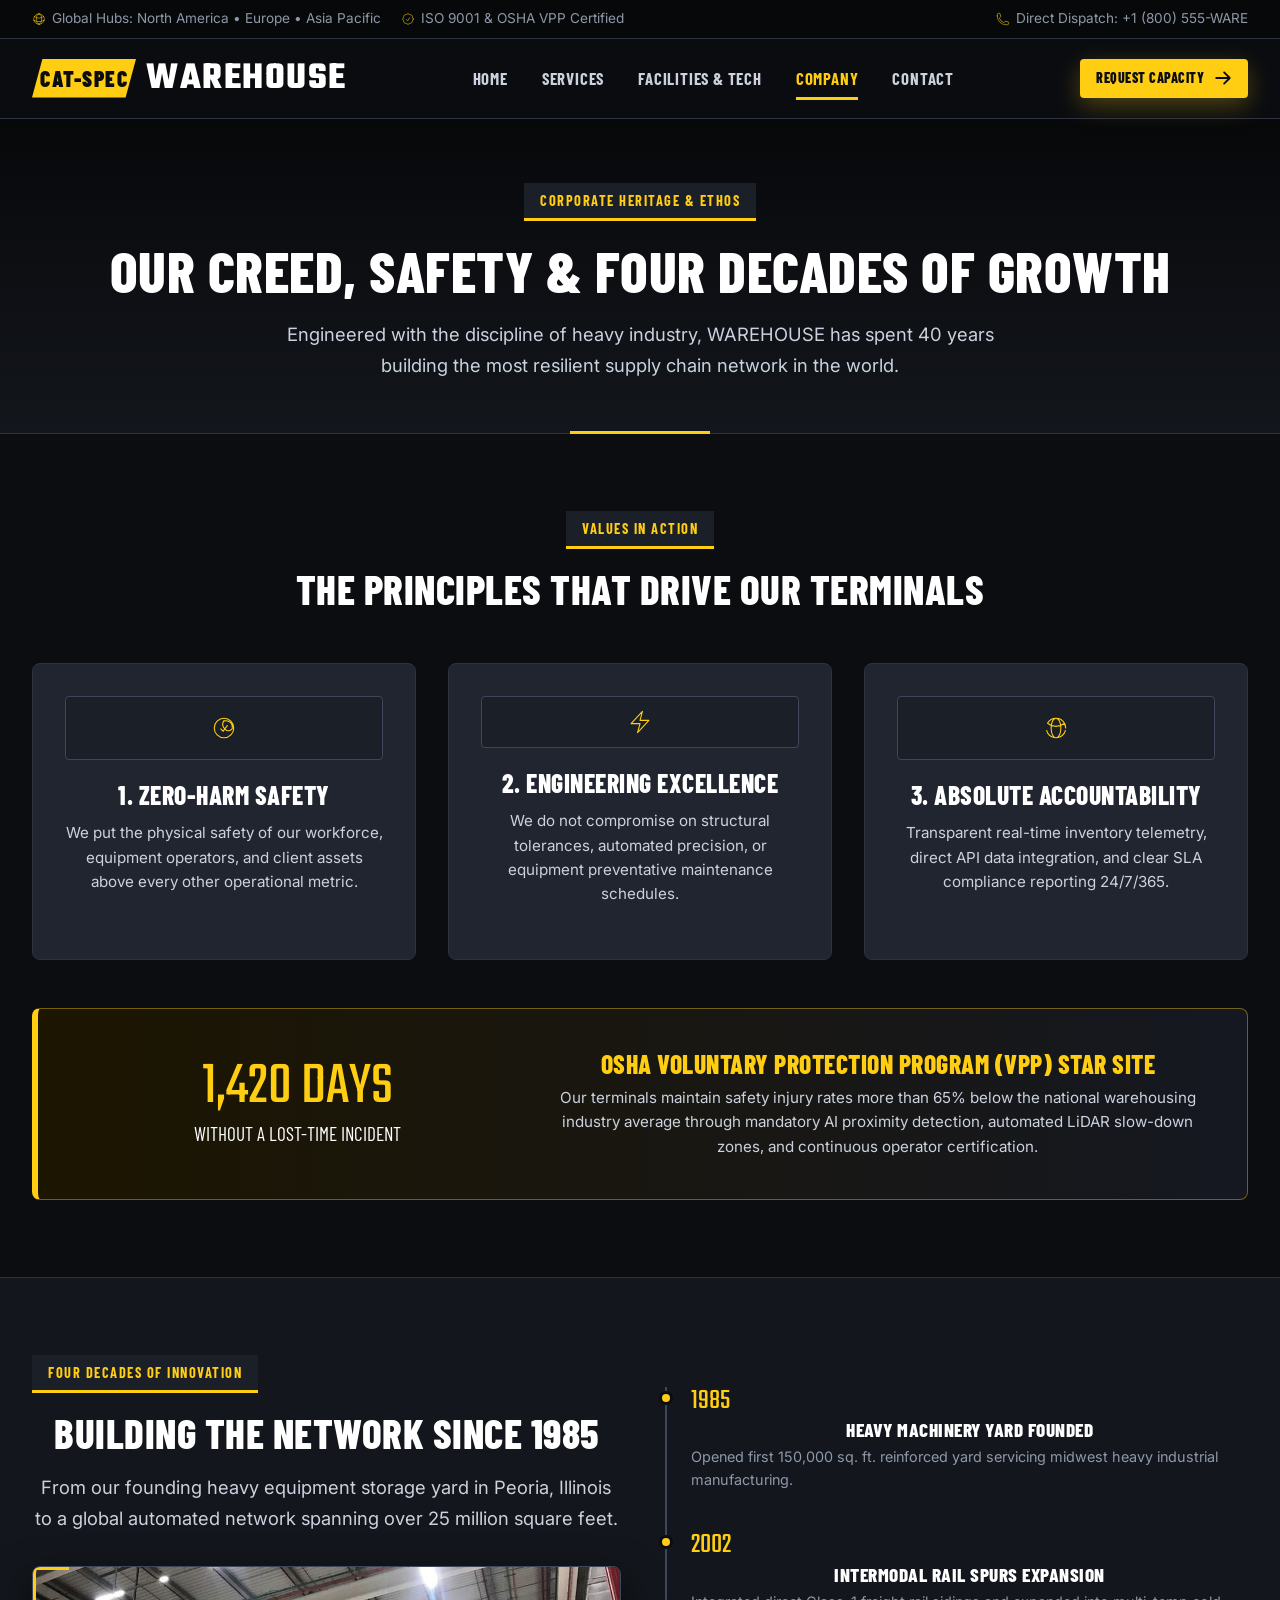
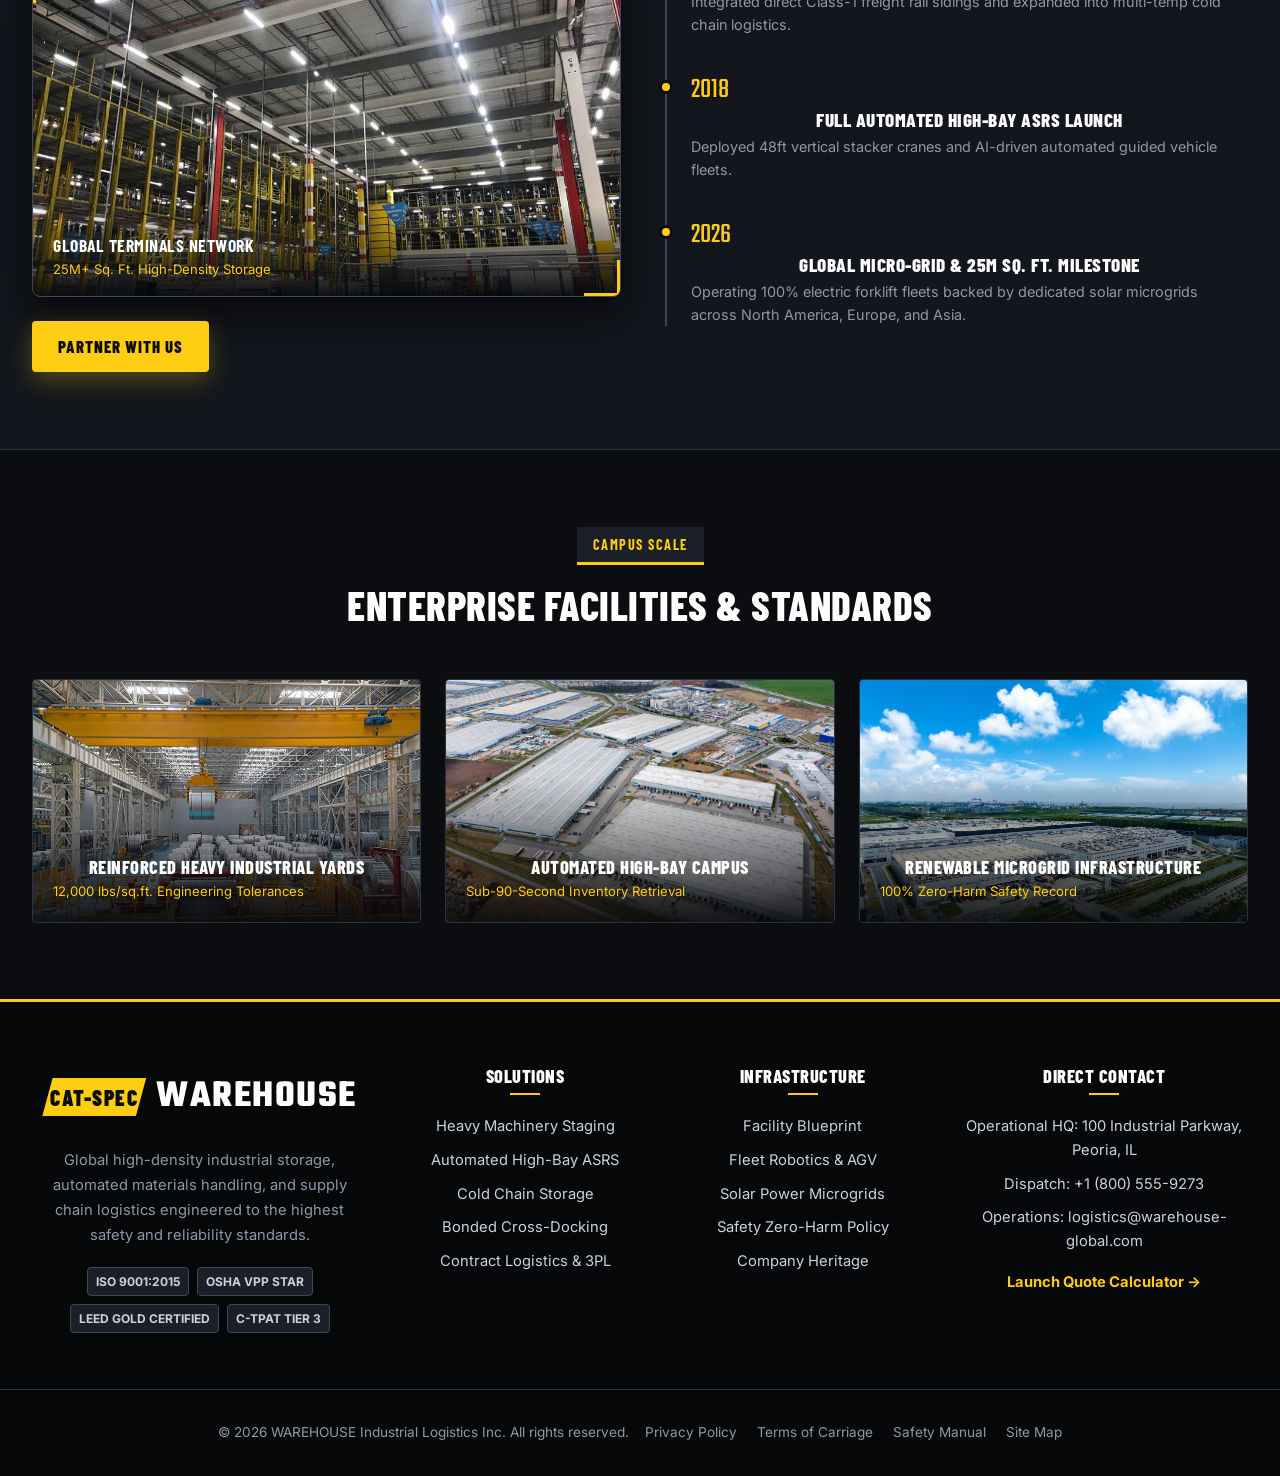
==== about.html @ 8656c4cc "first commit" ====
<!DOCTYPE html>
<html lang="en">
<head>
  <meta charset="UTF-8">
  <meta name="viewport" content="width=device-width, initial-scale=1.0">
  <title>About &amp; Company Heritage | WAREHOUSE</title>
  <meta name="description" content="Learn about WAREHOUSE heritage, safety-first philosophy, zero-harm standards, sustainability commitments, and leadership team.">
  <link rel="icon" type="image/svg+xml" href="favicon.svg">
  <link rel="stylesheet" href="css/style.css">
</head>
<body>

  <!-- Top Utility Bar -->
  <div class="top-bar">
    <div class="container top-bar-inner">
      <div class="top-bar-left">
        <div class="top-bar-item">
          <svg viewBox="0 0 24 24" fill="none" stroke="currentColor"><path stroke-linecap="round" stroke-linejoin="round" d="M12 21a9.004 9.004 0 008.716-6.747M12 21a9.004 9.004 0 01-8.716-6.747M12 21c2.485 0 4.5-4.03 4.5-9S14.485 3 12 3m0 18c-2.485 0-4.5-4.03-4.5-9S9.515 3 12 3m0 0a8.997 8.997 0 017.843 4.582M12 3a8.997 8.997 0 00-7.843 4.582m15.686 0A11.953 11.953 0 0112 10.5c-2.998 0-5.74-1.1-7.843-2.918m15.686 0A8.959 8.959 0 0121 12c0 .778-.099 1.533-.284 2.253m0 0A17.919 17.919 0 0112 16.5c-3.162 0-6.133-.815-8.716-2.247m0 0A9.015 9.015 0 013 12c0-1.605.42-3.113 1.157-4.418"/></svg>
          <span>Global Hubs: North America • Europe • Asia Pacific</span>
        </div>
        <div class="top-bar-item">
          <svg viewBox="0 0 24 24" fill="none" stroke="currentColor"><path stroke-linecap="round" stroke-linejoin="round" d="M9 12.75L11.25 15 15 9.75M21 12c0 1.268-.63 2.39-1.593 3.068a3.745 3.745 0 01-1.043 3.296 3.745 3.745 0 01-3.296 1.043A3.745 3.745 0 0112 21c-1.268 0-2.39-.63-3.068-1.593a3.746 3.746 0 01-3.296-1.043 3.745 3.745 0 01-1.043-3.296A3.745 3.745 0 013 12c0-1.268.63-2.39 1.593-3.068a3.745 3.745 0 011.043-3.296 3.746 3.746 0 013.296-1.043A3.746 3.746 0 0112 3c1.268 0 2.39.63 3.068 1.593a3.746 3.746 0 013.296 1.043 3.746 3.746 0 011.043 3.296A3.745 3.745 0 0121 12z"/></svg>
          <span>ISO 9001 &amp; OSHA VPP Certified</span>
        </div>
      </div>
      <div class="top-bar-right">
        <div class="top-bar-item">
          <svg viewBox="0 0 24 24" fill="none" stroke="currentColor"><path stroke-linecap="round" stroke-linejoin="round" d="M2.25 6.75c0 8.284 6.716 15 15 15h2.25a2.25 2.25 0 002.25-2.25v-1.372c0-.516-.351-.966-.852-1.091l-4.423-1.106c-.44-.11-.902.055-1.173.417l-.97 1.293c-.282.376-.769.542-1.21.38a12.035 12.035 0 01-7.143-7.143c-.162-.441.004-.928.38-1.21l1.293-.97c.363-.271.527-.734.417-1.173L6.963 3.102a1.125 1.125 0 00-1.091-.852H4.5A2.25 2.25 0 002.25 4.5v2.25z"/></svg>
          <span>Direct Dispatch: +1 (800) 555-WARE</span>
        </div>
      </div>
    </div>
  </div>

  <!-- Header -->
  <header class="site-header">
    <div class="container nav-container">
      <a href="index.html" class="brand-logo">
        <span class="logo-badge">CAT-SPEC</span>
        WAREHOUSE
      </a>

      <nav class="nav-menu">
        <a href="index.html" class="nav-link">Home</a>
        <a href="services.html" class="nav-link">Services</a>
        <a href="facilities.html" class="nav-link">Facilities &amp; Tech</a>
        <a href="about.html" class="nav-link active">Company</a>
        <a href="contact.html" class="nav-link">Contact</a>
      </nav>

      <div class="nav-actions">
        <a href="contact.html" class="btn btn-primary btn-sm">
          <span>Request Capacity</span>
          <svg class="btn-icon" viewBox="0 0 24 24" fill="none" stroke="currentColor"><path stroke-linecap="round" stroke-linejoin="round" d="M13.5 4.5L21 12m0 0l-7.5 7.5M21 12H3"/></svg>
        </a>
        <button class="nav-toggle" aria-label="Toggle Navigation Menu">
          <svg width="28" height="28" viewBox="0 0 24 24" fill="none" stroke="currentColor" stroke-width="2"><path stroke-linecap="round" stroke-linejoin="round" d="M3.75 6.75h16.5M3.75 12h16.5m-16.5 5.25h16.5"/></svg>
        </button>
      </div>
    </div>
  </header>

  <!-- Page Header -->
  <section class="page-header">
    <div class="container">
      <div class="section-tag">Corporate Heritage &amp; Ethos</div>
      <h1>Our Creed, Safety &amp; Four Decades of Growth</h1>
      <p class="lead-text">
        Engineered with the discipline of heavy industry, WAREHOUSE has spent 40 years building the most resilient supply chain network in the world.
      </p>
    </div>
  </section>

  <!-- Values Section -->
  <section class="section section-dark">
    <div class="container">
      <div class="section-title-wrap">
        <div class="section-tag">Values in Action</div>
        <h2>The Principles That Drive Our Terminals</h2>
      </div>

      <div class="grid-3">
        <div class="industrial-card">
          <div class="card-icon-wrap">
            <svg viewBox="0 0 24 24" fill="none" stroke="currentColor"><path stroke-linecap="round" stroke-linejoin="round" d="M9 12.75L11.25 15 15 9.75m-2.18-4.303a6.002 6.002 0 016.93 6.93l-1.071 1.071a3.75 3.75 0 01-5.304 0l-1.07-1.071a6.002 6.002 0 01-.555-6.93zM3 12a9 9 0 1118 0 9 9 0 01-18 0z"/></svg>
          </div>
          <h3>1. Zero-Harm Safety</h3>
          <p>We put the physical safety of our workforce, equipment operators, and client assets above every other operational metric.</p>
        </div>

        <div class="industrial-card">
          <div class="card-icon-wrap">
            <svg viewBox="0 0 24 24" fill="none" stroke="currentColor"><path stroke-linecap="round" stroke-linejoin="round" d="M3.75 13.5l10.5-11.25L12 10.5h8.25L9.75 21.75 12 13.5H3.75z"/></svg>
          </div>
          <h3>2. Engineering Excellence</h3>
          <p>We do not compromise on structural tolerances, automated precision, or equipment preventative maintenance schedules.</p>
        </div>

        <div class="industrial-card">
          <div class="card-icon-wrap">
            <svg viewBox="0 0 24 24" fill="none" stroke="currentColor"><path stroke-linecap="round" stroke-linejoin="round" d="M12 21a9.004 9.004 0 008.716-6.747M12 21a9.004 9.004 0 01-8.716-6.747M12 21c2.485 0 4.5-4.03 4.5-9S14.485 3 12 3m0 18c-2.485 0-4.5-4.03-4.5-9S9.515 3 12 3m0 0a8.997 8.997 0 017.843 4.582M12 3a8.997 8.997 0 00-7.843 4.582m15.686 0A11.953 11.953 0 0112 10.5c-2.998 0-5.74-1.1-7.843-2.918m15.686 0A8.959 8.959 0 0121 12z"/></svg>
          </div>
          <h3>3. Absolute Accountability</h3>
          <p>Transparent real-time inventory telemetry, direct API data integration, and clear SLA compliance reporting 24/7/365.</p>
        </div>
      </div>

      <!-- Safety Banner Callout -->
      <div class="safety-banner">
        <div>
          <div style="font-family: var(--font-display); font-size: 3.8rem; color: var(--cat-yellow); line-height: 1;">1,420 DAYS</div>
          <div style="font-family: var(--font-heading); font-size: 1.2rem; text-transform: uppercase; color: var(--text-primary);">Without a Lost-Time Incident</div>
        </div>
        <div>
          <h3 style="color: var(--cat-yellow); margin-bottom: 0.5rem;">OSHA Voluntary Protection Program (VPP) Star Site</h3>
          <p style="font-size: 0.95rem; color: var(--text-secondary);">
            Our terminals maintain safety injury rates more than 65% below the national warehousing industry average through mandatory AI proximity detection, automated LiDAR slow-down zones, and continuous operator certification.
          </p>
        </div>
      </div>
    </div>
  </section>

  <!-- Timeline Section -->
  <section class="section section-slate">
    <div class="container">
      <div class="grid-2" style="align-items: flex-start;">
        <div>
          <div class="section-tag">Four Decades of Innovation</div>
          <h2>Building the Network Since 1985</h2>
          <p class="lead-text">
            From our founding heavy equipment storage yard in Peoria, Illinois to a global automated network spanning over 25 million square feet.
          </p>
          <div class="feature-media-frame" style="margin-top: 2rem;">
            <img src="image/warehouse-multilevel.jpg" alt="Cat Spec Modern Multi-Level Logistics Campus">
            <div class="media-caption-bar">
              <div>
                <div class="media-caption-title">Global Terminals Network</div>
                <div class="media-caption-sub">25M+ Sq. Ft. High-Density Storage</div>
              </div>
            </div>
          </div>
          <div style="margin-top: 1.5rem;">
            <a href="contact.html" class="btn btn-primary">Partner With Us</a>
          </div>
        </div>

        <div class="timeline">
          <div class="timeline-item">
            <div class="timeline-dot"></div>
            <div class="timeline-year">1985</div>
            <h4 style="margin-top: 4px; color: var(--text-primary);">Heavy Machinery Yard Founded</h4>
            <p style="font-size: 0.9rem; color: var(--text-muted); margin-top: 4px;">Opened first 150,000 sq. ft. reinforced yard servicing midwest heavy industrial manufacturing.</p>
          </div>

          <div class="timeline-item">
            <div class="timeline-dot"></div>
            <div class="timeline-year">2002</div>
            <h4 style="margin-top: 4px; color: var(--text-primary);">Intermodal Rail Spurs Expansion</h4>
            <p style="font-size: 0.9rem; color: var(--text-muted); margin-top: 4px;">Integrated direct Class-1 freight rail sidings and expanded into multi-temp cold chain logistics.</p>
          </div>

          <div class="timeline-item">
            <div class="timeline-dot"></div>
            <div class="timeline-year">2018</div>
            <h4 style="margin-top: 4px; color: var(--text-primary);">Full Automated High-Bay ASRS Launch</h4>
            <p style="font-size: 0.9rem; color: var(--text-muted); margin-top: 4px;">Deployed 48ft vertical stacker cranes and AI-driven automated guided vehicle fleets.</p>
          </div>

          <div class="timeline-item" style="margin-bottom: 0;">
            <div class="timeline-dot"></div>
            <div class="timeline-year">2026</div>
            <h4 style="margin-top: 4px; color: var(--text-primary);">Global Micro-Grid &amp; 25M Sq. Ft. Milestone</h4>
            <p style="font-size: 0.9rem; color: var(--text-muted); margin-top: 4px;">Operating 100% electric forklift fleets backed by dedicated solar microgrids across North America, Europe, and Asia.</p>
          </div>
        </div>
      </div>
    </div>
  </section>

  <!-- Facilities & Heritage Showcase -->
  <section class="section section-dark">
    <div class="container">
      <div class="section-title-wrap">
        <div class="section-tag">Campus Scale</div>
        <h2>Enterprise Facilities &amp; Standards</h2>
      </div>

      <div class="gallery-grid">
        <div class="gallery-item">
          <img src="image/facility-coil-processing.jpg" alt="Heavy Staging Foundation">
          <div class="gallery-item-overlay">
            <h4>Reinforced Heavy Industrial Yards</h4>
            <p>12,000 lbs/sq.ft. Engineering Tolerances</p>
          </div>
        </div>

        <div class="gallery-item">
          <img src="image/facility-aerial.jpg" alt="Automated High-Bay Engineering Campus">
          <div class="gallery-item-overlay">
            <h4>Automated High-Bay Campus</h4>
            <p>Sub-90-Second Inventory Retrieval</p>
          </div>
        </div>

        <div class="gallery-item">
          <img src="image/facility-eco-hub.jpg" alt="Sustainable Distribution Hub">
          <div class="gallery-item-overlay">
            <h4>Renewable Microgrid Infrastructure</h4>
            <p>100% Zero-Harm Safety Record</p>
          </div>
        </div>
      </div>
    </div>
  </section>

  <!-- Global Footer -->
  <footer class="site-footer">
    <div class="container footer-grid">
      <div class="footer-col">
        <div class="brand-logo" style="margin-bottom: 1.25rem;">
          <span class="logo-badge">CAT-SPEC</span>
          WAREHOUSE
        </div>
        <p style="font-size: 0.92rem; line-height: 1.7; color: var(--text-muted);">
          Global high-density industrial storage, automated materials handling, and supply chain logistics engineered to the highest safety and reliability standards.
        </p>
        <div class="footer-cert-badges">
          <span class="cert-badge">ISO 9001:2015</span>
          <span class="cert-badge">OSHA VPP Star</span>
          <span class="cert-badge">LEED Gold Certified</span>
          <span class="cert-badge">C-TPAT Tier 3</span>
        </div>
      </div>

      <div class="footer-col">
        <h4>Solutions</h4>
        <div class="footer-links">
          <a href="services.html">Heavy Machinery Staging</a>
          <a href="services.html">Automated High-Bay ASRS</a>
          <a href="services.html">Cold Chain Storage</a>
          <a href="services.html">Bonded Cross-Docking</a>
          <a href="services.html">Contract Logistics &amp; 3PL</a>
        </div>
      </div>

      <div class="footer-col">
        <h4>Infrastructure</h4>
        <div class="footer-links">
          <a href="facilities.html">Facility Blueprint</a>
          <a href="facilities.html">Fleet Robotics &amp; AGV</a>
          <a href="facilities.html">Solar Power Microgrids</a>
          <a href="about.html">Safety Zero-Harm Policy</a>
          <a href="about.html">Company Heritage</a>
        </div>
      </div>

      <div class="footer-col">
        <h4>Direct Contact</h4>
        <div class="footer-links">
          <span style="color: var(--text-secondary); font-size: 0.92rem;">Operational HQ: 100 Industrial Parkway, Peoria, IL</span>
          <span style="color: var(--text-secondary); font-size: 0.92rem;">Dispatch: +1 (800) 555-9273</span>
          <span style="color: var(--text-secondary); font-size: 0.92rem;">Operations: logistics@warehouse-global.com</span>
          <a href="contact.html" style="color: var(--cat-yellow); font-weight: 700; margin-top: 8px;">Launch Quote Calculator →</a>
        </div>
      </div>
    </div>

    <div class="container footer-bottom">
      <div>&copy; 2026 WAREHOUSE Industrial Logistics Inc. All rights reserved.</div>
      <div style="display: flex; gap: 20px; flex-wrap: wrap;">
        <a href="about.html">Privacy Policy</a>
        <a href="about.html">Terms of Carriage</a>
        <a href="about.html">Safety Manual</a>
        <a href="contact.html">Site Map</a>
      </div>
    </div>
  </footer>

  <script src="js/main.js"></script>
</body>
</html>
---- css/style.css ----
/* ==========================================================================
   WAREHOUSE - CATERPILLAR INDUSTRIAL DESIGN SYSTEM
   Palette: Cat Industrial Yellow (#FFCD11), Deep Obsidian (#0B0C0E), Dark Slate (#14161B), Steel Gray (#8F96A3)
   Typography: Barlow Condensed, Inter, Teko
   ========================================================================== */

@import url('https://fonts.googleapis.com/css2?family=Barlow+Condensed:ital,wght@0,400;0,600;0,700;0,800;0,900;1,700&family=Inter:wght@300;400;500;600;700&family=Teko:wght@500;600;700&display=swap');

:root {
  /* Brand Colors */
  --cat-yellow: #FFCD11;
  --cat-yellow-hover: #E5B700;
  --cat-yellow-dark: #C69A00;
  --cat-yellow-light: #FFE066;
  --cat-yellow-glow: rgba(255, 205, 17, 0.25);

  /* Backgrounds */
  --bg-primary: #0B0D11;
  --bg-secondary: #13161C;
  --bg-tertiary: #1B1F27;
  --bg-card: #202530;
  --bg-card-hover: #262D3B;
  --bg-glass: rgba(26, 31, 41, 0.85);

  /* Borders & Dividers */
  --border-subtle: #2B3240;
  --border-strong: #3E4759;
  --border-yellow: #FFCD11;

  /* Typography Colors */
  --text-primary: #FFFFFF;
  --text-secondary: #CBD2DE;
  --text-muted: #8E98A8;
  --text-dark: #0B0D11;

  /* Fonts */
  --font-heading: 'Barlow Condensed', sans-serif;
  --font-display: 'Teko', sans-serif;
  --font-body: 'Inter', sans-serif;

  /* Uniform Layout & Spacing Tokens */
  --max-width: 1320px;
  --header-height: 80px;
  --container-padding: clamp(1rem, 3.5vw, 2rem);
  --section-padding: clamp(3.5rem, 6vw, 6rem);
  --radius-sm: 4px;
  --radius-md: 8px;
  --radius-lg: 12px;

  /* Transitions & Shadows */
  --transition: all 0.25s cubic-bezier(0.16, 1, 0.3, 1);
  --shadow-sm: 0 4px 12px rgba(0, 0, 0, 0.35);
  --shadow-md: 0 10px 30px rgba(0, 0, 0, 0.5);
  --shadow-lg: 0 16px 40px rgba(0, 0, 0, 0.65);
  --shadow-yellow: 0 8px 25px rgba(255, 205, 17, 0.28);
}

/* ==========================================================================
   Base & Reset
   ========================================================================== */
*, *::before, *::after {
  box-sizing: border-box;
  margin: 0;
  padding: 0;
}

html {
  scroll-behavior: smooth;
  font-size: 16px;
  background-color: var(--bg-primary);
  color: var(--text-primary);
  font-family: var(--font-body);
  line-height: 1.6;
  width: 100%;
  max-width: 100%;
  overflow-x: hidden;
}

body {
  min-height: 100vh;
  width: 100%;
  max-width: 100%;
  display: flex;
  flex-direction: column;
  overflow-x: hidden;
  position: relative;
  background-color: var(--bg-primary);
  color: var(--text-secondary);
  -webkit-font-smoothing: antialiased;
}

img, svg, video, picture, canvas {
  display: block;
  max-width: 100%;
  height: auto;
}

a {
  color: inherit;
  text-decoration: none;
  transition: var(--transition);
}

ul, ol {
  list-style: none;
}

button, input, select, textarea {
  font-family: inherit;
  font-size: inherit;
  outline: none;
  border: none;
  box-sizing: border-box;
}

/* ==========================================================================
   Typography Utilities (Center Aligned Across Every View)
   ========================================================================== */
h1, h2, h3, h4, h5, h6 {
  font-family: var(--font-heading);
  color: var(--text-primary);
  text-transform: uppercase;
  letter-spacing: 0.5px;
  line-height: 1.15;
  font-weight: 800;
  word-break: break-word;
  text-align: center;
}

h1 { font-size: clamp(2.2rem, 4.5vw, 3.8rem); text-align: center; margin-left: auto; margin-right: auto; }
h2 { font-size: clamp(1.8rem, 3.2vw, 2.8rem); text-align: center; margin-left: auto; margin-right: auto; }
h3 { font-size: clamp(1.3rem, 2vw, 1.8rem); text-align: center; margin-left: auto; margin-right: auto; }
h4 { font-size: clamp(1.1rem, 1.5vw, 1.3rem); text-align: center; margin-left: auto; margin-right: auto; }

.section-tag {
  display: inline-flex;
  align-items: center;
  justify-content: center;
  gap: 8px;
  background: var(--bg-tertiary);
  color: var(--cat-yellow);
  padding: 6px 16px;
  border-left: none;
  border-bottom: 3px solid var(--cat-yellow);
  font-family: var(--font-heading);
  font-size: 0.9rem;
  font-weight: 700;
  letter-spacing: 1.5px;
  text-transform: uppercase;
  margin-bottom: 1rem;
  margin-left: auto;
  margin-right: auto;
  max-width: 100%;
  box-sizing: border-box;
  text-align: center;
}

.section-title-wrap {
  margin-bottom: clamp(2rem, 4vw, 3.5rem);
  width: 100%;
  text-align: center;
  display: flex;
  flex-direction: column;
  align-items: center;
  justify-content: center;
}

.section-title-wrap h1,
.section-title-wrap h2,
.section-title-wrap h3 {
  text-align: center;
  margin-left: auto;
  margin-right: auto;
}

.lead-text {
  font-size: clamp(1rem, 1.6vw, 1.15rem);
  color: var(--text-secondary);
  max-width: 720px;
  margin-top: 1rem;
  margin-left: auto;
  margin-right: auto;
  line-height: 1.7;
  text-align: center;
}

.text-yellow {
  color: var(--cat-yellow) !important;
}

/* ==========================================================================
   Layout Containers (Equal Dimensions Across All Pages)
   ========================================================================== */
.container {
  width: 100%;
  max-width: var(--max-width);
  margin-left: auto;
  margin-right: auto;
  padding-left: var(--container-padding);
  padding-right: var(--container-padding);
  box-sizing: border-box;
}

.section {
  padding: var(--section-padding) 0;
  position: relative;
  width: 100%;
  box-sizing: border-box;
}

.section-dark {
  background-color: var(--bg-primary);
}

.section-slate {
  background-color: var(--bg-secondary);
  border-top: 1px solid var(--border-subtle);
  border-bottom: 1px solid var(--border-subtle);
}

.section-hazard {
  background-image: repeating-linear-gradient(
    -45deg,
    rgba(255, 205, 17, 0.03),
    rgba(255, 205, 17, 0.03) 15px,
    transparent 15px,
    transparent 30px
  );
}

/* ==========================================================================
   Buttons & CTAs (Equal Height, Padding & Alignment)
   ========================================================================== */
.btn {
  display: inline-flex;
  align-items: center;
  justify-content: center;
  gap: 10px;
  padding: 12px 26px;
  min-height: 48px;
  font-family: var(--font-heading);
  font-size: 1.05rem;
  font-weight: 800;
  text-transform: uppercase;
  letter-spacing: 1px;
  cursor: pointer;
  border-radius: var(--radius-sm);
  transition: var(--transition);
  position: relative;
  box-sizing: border-box;
  text-align: center;
  white-space: nowrap;
}

.btn-primary {
  background-color: var(--cat-yellow);
  color: var(--text-dark);
  box-shadow: var(--shadow-yellow);
}

.btn-primary:hover {
  background-color: var(--cat-yellow-hover);
  transform: translateY(-2px);
  box-shadow: 0 10px 28px rgba(255, 205, 17, 0.4);
}

.btn-outline {
  background-color: transparent;
  color: var(--text-primary);
  border: 2px solid var(--border-strong);
}

.btn-outline:hover {
  border-color: var(--cat-yellow);
  color: var(--cat-yellow);
  background-color: rgba(255, 205, 17, 0.06);
  transform: translateY(-2px);
}

.btn-sm {
  padding: 8px 16px;
  min-height: 38px;
  font-size: 0.88rem;
  letter-spacing: 0.5px;
}

.btn-icon {
  width: 18px;
  height: 18px;
  stroke-width: 2.5;
  flex-shrink: 0;
}

/* ==========================================================================
   Header & Navigation
   ========================================================================== */
.top-bar {
  background-color: #07080A;
  border-bottom: 1px solid var(--border-subtle);
  padding: 8px 0;
  font-size: 0.85rem;
  color: var(--text-muted);
  width: 100%;
}

.top-bar-inner {
  display: flex;
  justify-content: space-between;
  align-items: center;
  flex-wrap: wrap;
  gap: 12px;
}

.top-bar-left, .top-bar-right {
  display: flex;
  align-items: center;
  gap: 20px;
  flex-wrap: wrap;
}

.top-bar-item {
  display: flex;
  align-items: center;
  gap: 6px;
  white-space: nowrap;
}

.top-bar-item svg {
  color: var(--cat-yellow);
  width: 14px;
  height: 14px;
  flex-shrink: 0;
}

.site-header {
  position: sticky;
  top: 0;
  z-index: 1000;
  background-color: rgba(11, 13, 17, 0.95);
  backdrop-filter: blur(12px);
  border-bottom: 1px solid var(--border-subtle);
  height: var(--header-height);
  display: flex;
  align-items: center;
  width: 100%;
}

.nav-container {
  display: flex;
  align-items: center;
  justify-content: space-between;
  width: 100%;
}

/* Brand Logo */
.brand-logo {
  display: flex;
  align-items: center;
  gap: 10px;
  font-family: var(--font-display);
  font-size: clamp(1.6rem, 3.5vw, 2.4rem);
  font-weight: 700;
  letter-spacing: 1.5px;
  color: var(--text-primary);
  white-space: nowrap;
  flex-shrink: 0;
}

.logo-badge {
  background-color: var(--cat-yellow);
  color: var(--text-dark);
  padding: 2px 8px;
  font-size: clamp(0.95rem, 2.2vw, 1.35rem);
  font-family: var(--font-heading);
  font-weight: 900;
  clip-path: polygon(10% 0%, 100% 0%, 90% 100%, 0% 100%);
  display: inline-block;
}

/* Main Nav Links */
.nav-menu {
  display: flex;
  align-items: center;
  gap: 6px;
}

.nav-link {
  font-family: var(--font-heading);
  font-size: 1.05rem;
  font-weight: 700;
  text-transform: uppercase;
  letter-spacing: 0.8px;
  color: var(--text-secondary);
  padding: 8px 14px;
  border-radius: var(--radius-sm);
  position: relative;
  white-space: nowrap;
}

.nav-link:hover {
  color: var(--cat-yellow);
  background-color: rgba(255, 205, 17, 0.05);
}

.nav-link.active {
  color: var(--cat-yellow);
}

.nav-link.active::after {
  content: '';
  position: absolute;
  bottom: 0;
  left: 14px;
  right: 14px;
  height: 3px;
  background-color: var(--cat-yellow);
}

.nav-actions {
  display: flex;
  align-items: center;
  gap: 12px;
  flex-shrink: 0;
}

.nav-toggle {
  display: none;
  background: var(--bg-tertiary);
  border: 1px solid var(--border-strong);
  border-radius: var(--radius-sm);
  color: var(--cat-yellow);
  cursor: pointer;
  padding: 8px;
  width: 44px;
  height: 44px;
  align-items: center;
  justify-content: center;
}

/* ==========================================================================
   Hero Section
   ========================================================================== */
.hero {
  position: relative;
  min-height: 80vh;
  display: flex;
  align-items: center;
  background: radial-gradient(circle at 80% 30%, rgba(255, 205, 17, 0.08) 0%, transparent 60%),
              linear-gradient(180deg, var(--bg-primary) 0%, var(--bg-secondary) 100%);
  padding: clamp(3.5rem, 6vw, 5.5rem) 0;
  overflow: hidden;
  border-bottom: 2px solid var(--border-subtle);
  width: 100%;
}

.hero::before {
  content: '';
  position: absolute;
  top: 0;
  right: 0;
  width: 45%;
  height: 100%;
  background: radial-gradient(circle at center, rgba(37, 43, 56, 0.4) 0%, transparent 75%);
  pointer-events: none;
}

.hero-grid {
  display: grid;
  grid-template-columns: 1.2fr 0.8fr;
  gap: clamp(2rem, 4vw, 3.5rem);
  align-items: center;
  position: relative;
  z-index: 2;
  width: 100%;
}

.hero-content {
  display: flex;
  flex-direction: column;
  align-items: center;
  text-align: center;
}

.hero-content h1 {
  margin-bottom: 1.5rem;
  text-align: center;
}

.hero-content h1 span {
  color: var(--cat-yellow);
  display: block;
  text-align: center;
}

.hero-stats-row {
  display: grid;
  grid-template-columns: repeat(3, 1fr);
  gap: 1.5rem;
  margin-top: 2.5rem;
  padding-top: 2rem;
  border-top: 1px solid var(--border-subtle);
  width: 100%;
}

.hero-stat-box {
  border-left: 2px solid var(--cat-yellow);
  padding-left: 1rem;
}

.hero-stat-number {
  font-family: var(--font-display);
  font-size: clamp(2rem, 3.5vw, 2.8rem);
  line-height: 1;
  font-weight: 700;
  color: var(--text-primary);
}

.hero-stat-label {
  font-size: 0.85rem;
  color: var(--text-muted);
  text-transform: uppercase;
  letter-spacing: 0.5px;
  margin-top: 4px;
}

.hero-visual {
  position: relative;
  width: 100%;
}

.hero-card-display {
  background: var(--bg-card);
  border: 1px solid var(--border-strong);
  border-radius: var(--radius-md);
  padding: clamp(1.5rem, 3vw, 2rem);
  box-shadow: var(--shadow-md);
  position: relative;
  overflow: hidden;
  width: 100%;
}

.hero-card-display::after {
  content: '';
  position: absolute;
  top: 0;
  right: 0;
  width: 80px;
  height: 80px;
  background: linear-gradient(135deg, transparent 50%, var(--cat-yellow) 50%);
  opacity: 0.8;
}

.status-badge {
  display: inline-flex;
  align-items: center;
  gap: 8px;
  background: rgba(46, 204, 113, 0.15);
  color: #2ecc71;
  padding: 4px 12px;
  border-radius: 50px;
  font-size: 0.8rem;
  font-weight: 600;
  text-transform: uppercase;
  margin-bottom: 1.25rem;
}

.status-dot {
  width: 8px;
  height: 8px;
  background-color: #2ecc71;
  border-radius: 50%;
  box-shadow: 0 0 8px #2ecc71;
  flex-shrink: 0;
}

.terminal-metric-list {
  display: flex;
  flex-direction: column;
  gap: 12px;
  margin-top: 1.5rem;
  width: 100%;
}

.terminal-item {
  display: flex;
  justify-content: space-between;
  align-items: center;
  padding: 10px 14px;
  background-color: var(--bg-secondary);
  border: 1px solid var(--border-subtle);
  border-radius: var(--radius-sm);
  font-size: 0.9rem;
  gap: 10px;
}

.terminal-item-val {
  font-family: var(--font-heading);
  font-weight: 700;
  color: var(--cat-yellow);
  font-size: 1.1rem;
  white-space: nowrap;
}

/* ==========================================================================
   Page Headers (Inner Pages - Center Aligned & Equal Height)
   ========================================================================== */
.page-header {
  background: linear-gradient(180deg, #07080A 0%, var(--bg-secondary) 100%);
  padding: clamp(3.5rem, 5vw, 5rem) 0 clamp(2.5rem, 4vw, 3.5rem) 0;
  border-bottom: 1px solid var(--border-subtle);
  position: relative;
  width: 100%;
  text-align: center;
}

.page-header .container {
  display: flex;
  flex-direction: column;
  align-items: center;
  justify-content: center;
  text-align: center;
}

.page-header h1 {
  text-align: center;
  margin-left: auto;
  margin-right: auto;
}

.page-header .lead-text {
  text-align: center;
  margin-left: auto;
  margin-right: auto;
}

.page-header::after {
  content: '';
  position: absolute;
  bottom: -1px;
  left: 50%;
  transform: translateX(-50%);
  width: 140px;
  height: 3px;
  background-color: var(--cat-yellow);
}

/* ==========================================================================
   Equal Card System & Grids (Center Aligned Card Contents)
   ========================================================================== */
.grid-2 {
  display: grid;
  grid-template-columns: repeat(2, 1fr);
  gap: clamp(1.5rem, 3vw, 2.5rem);
  width: 100%;
  align-items: stretch;
}

.grid-3 {
  display: grid;
  grid-template-columns: repeat(3, 1fr);
  gap: clamp(1.25rem, 2.5vw, 2rem);
  width: 100%;
  align-items: stretch;
}

.grid-4 {
  display: grid;
  grid-template-columns: repeat(4, 1fr);
  gap: clamp(1rem, 2vw, 1.5rem);
  width: 100%;
  align-items: stretch;
}

.industrial-card {
  background-color: var(--bg-card);
  border: 1px solid var(--border-subtle);
  border-radius: var(--radius-md);
  padding: clamp(1.25rem, 2.5vw, 2rem);
  transition: var(--transition);
  position: relative;
  display: flex;
  flex-direction: column;
  align-items: center;
  text-align: center;
  height: 100%;
  width: 100%;
  box-sizing: border-box;
  overflow: hidden;
}

.industrial-card > div:first-child {
  display: flex;
  flex-direction: column;
  align-items: center;
  text-align: center;
  width: 100%;
  flex: 1 1 auto;
}

.industrial-card:hover {
  transform: translateY(-4px);
  border-color: var(--cat-yellow);
  box-shadow: var(--shadow-sm);
}

.card-icon-wrap {
  width: 52px;
  height: 52px;
  background-color: var(--bg-tertiary);
  border: 1px solid var(--border-strong);
  border-radius: var(--radius-sm);
  display: flex;
  align-items: center;
  justify-content: center;
  color: var(--cat-yellow);
  margin-bottom: 1.25rem;
  margin-left: auto;
  margin-right: auto;
  transition: var(--transition);
  flex-shrink: 0;
}

.industrial-card:hover .card-icon-wrap {
  background-color: var(--cat-yellow);
  color: var(--text-dark);
  border-color: var(--cat-yellow);
}

.card-icon-wrap svg {
  width: 26px;
  height: 26px;
}

.industrial-card h3 {
  margin-bottom: 0.75rem;
  text-align: center;
  width: 100%;
}

.industrial-card p {
  color: var(--text-secondary);
  font-size: 0.95rem;
  line-height: 1.6;
  margin-bottom: 1.25rem;
  text-align: center;
  margin-left: auto;
  margin-right: auto;
  flex: 1 1 auto;
  width: 100%;
}

.card-link {
  display: inline-flex;
  align-items: center;
  justify-content: center;
  gap: 8px;
  font-family: var(--font-heading);
  font-weight: 700;
  font-size: 1rem;
  text-transform: uppercase;
  color: var(--cat-yellow);
  margin-top: auto;
  margin-left: auto;
  margin-right: auto;
  padding-top: 0.5rem;
  text-align: center;
  width: 100%;
}

.card-link:hover {
  gap: 12px;
}

.industrial-card .btn {
  margin-top: auto;
  margin-left: auto;
  margin-right: auto;
}

/* Feature Spec List */
.spec-list {
  margin-top: auto;
  padding-top: 1rem;
  border-top: 1px solid var(--border-subtle);
  width: 100%;
  display: flex;
  flex-direction: column;
  align-items: center;
  text-align: center;
}

.spec-list li {
  display: flex;
  align-items: center;
  justify-content: center;
  gap: 10px;
  font-size: 0.88rem;
  color: var(--text-muted);
  margin-bottom: 6px;
  text-align: center;
}

.spec-list li svg {
  width: 14px;
  height: 14px;
  color: var(--cat-yellow);
  flex-shrink: 0;
}

/* ==========================================================================
   Industrial Imagery Components & Media Frames (Equal Aspect & Proportions)
   ========================================================================== */
.card-img-wrap {
  width: 100%;
  aspect-ratio: 16 / 10;
  border-radius: var(--radius-sm);
  overflow: hidden;
  position: relative;
  margin-bottom: 1.25rem;
  border: 1px solid var(--border-subtle);
  background-color: var(--bg-tertiary);
  flex-shrink: 0;
}

.card-img-wrap img {
  width: 100%;
  height: 100%;
  object-fit: cover;
  object-position: center center;
  display: block;
  transition: transform 0.45s cubic-bezier(0.16, 1, 0.3, 1);
}

.industrial-card:hover .card-img-wrap img {
  transform: scale(1.06);
}

.card-img-wrap::after {
  content: '';
  position: absolute;
  inset: 0;
  background: linear-gradient(180deg, transparent 45%, rgba(11, 13, 17, 0.85) 100%);
  pointer-events: none;
}

.card-img-tag {
  position: absolute;
  top: 10px;
  left: 10px;
  background: rgba(11, 13, 17, 0.88);
  backdrop-filter: blur(8px);
  border-left: 2px solid var(--cat-yellow);
  color: var(--text-primary);
  font-family: var(--font-heading);
  font-size: 0.75rem;
  font-weight: 800;
  text-transform: uppercase;
  letter-spacing: 0.5px;
  padding: 3px 8px;
  z-index: 2;
  border-radius: 2px;
}

.feature-media-frame {
  position: relative;
  border-radius: var(--radius-md);
  overflow: hidden;
  border: 1px solid var(--border-strong);
  box-shadow: var(--shadow-lg);
  background-color: var(--bg-card);
  width: 100%;
  aspect-ratio: 16 / 9;
  max-height: 420px;
}

.feature-media-frame img {
  width: 100%;
  height: 100%;
  object-fit: cover;
  object-position: center center;
  display: block;
  transition: transform 0.6s cubic-bezier(0.16, 1, 0.3, 1);
}

.feature-media-frame:hover img {
  transform: scale(1.03);
}

.feature-media-frame::before {
  content: '';
  position: absolute;
  top: 0;
  left: 0;
  width: 36px;
  height: 36px;
  border-top: 3px solid var(--cat-yellow);
  border-left: 3px solid var(--cat-yellow);
  z-index: 3;
  pointer-events: none;
}

.feature-media-frame::after {
  content: '';
  position: absolute;
  bottom: 0;
  right: 0;
  width: 36px;
  height: 36px;
  border-bottom: 3px solid var(--cat-yellow);
  border-right: 3px solid var(--cat-yellow);
  z-index: 3;
  pointer-events: none;
}

.media-caption-bar {
  position: absolute;
  bottom: 0;
  left: 0;
  right: 0;
  background: linear-gradient(180deg, transparent 0%, rgba(7, 8, 10, 0.95) 100%);
  padding: 1.5rem 1.25rem 1rem 1.25rem;
  display: flex;
  justify-content: space-between;
  align-items: flex-end;
  z-index: 2;
  gap: 10px;
}

.media-caption-title {
  font-family: var(--font-heading);
  font-size: 1.1rem;
  font-weight: 700;
  color: var(--text-primary);
  text-transform: uppercase;
  letter-spacing: 0.5px;
}

.media-caption-sub {
  font-size: 0.82rem;
  color: var(--cat-yellow);
  font-family: var(--font-body);
}

.zone-active-img-wrap {
  width: 100%;
  aspect-ratio: 16 / 9;
  border-radius: var(--radius-sm);
  overflow: hidden;
  border: 1px solid var(--border-subtle);
  background: var(--bg-tertiary);
  margin-bottom: 1.25rem;
}

.zone-active-img-wrap img {
  width: 100%;
  height: 100%;
  object-fit: cover;
  object-position: center center;
  display: block;
  transition: opacity 0.3s ease;
}

.gallery-grid {
  display: grid;
  grid-template-columns: repeat(3, 1fr);
  gap: clamp(1rem, 2vw, 1.5rem);
  width: 100%;
  align-items: stretch;
}

.gallery-item {
  position: relative;
  border-radius: var(--radius-sm);
  overflow: hidden;
  border: 1px solid var(--border-subtle);
  aspect-ratio: 16 / 10;
  background: var(--bg-card);
  width: 100%;
}

.gallery-item img {
  width: 100%;
  height: 100%;
  object-fit: cover;
  object-position: center center;
  transition: transform 0.5s ease;
  display: block;
}

.gallery-item:hover img {
  transform: scale(1.08);
}

.gallery-item-overlay {
  position: absolute;
  inset: 0;
  background: linear-gradient(180deg, transparent 40%, rgba(7, 8, 10, 0.92) 100%);
  display: flex;
  flex-direction: column;
  justify-content: flex-end;
  padding: 1.25rem;
  z-index: 2;
}

.gallery-item-overlay h4 {
  font-family: var(--font-heading);
  font-size: 1.15rem;
  color: var(--text-primary);
  margin-bottom: 2px;
  text-transform: uppercase;
}

.gallery-item-overlay p {
  font-size: 0.82rem;
  color: var(--cat-yellow);
}

/* ==========================================================================
   Interactive Quote Calculator (Equal Proportions & Form Sizing)
   ========================================================================== */
.calc-container {
  background-color: var(--bg-card);
  border: 2px solid var(--border-strong);
  border-radius: var(--radius-md);
  padding: clamp(1.5rem, 3.5vw, 2.5rem);
  box-shadow: var(--shadow-md);
  width: 100%;
}

.calc-grid {
  display: grid;
  grid-template-columns: 1.2fr 0.8fr;
  gap: clamp(1.5rem, 3vw, 2.5rem);
  width: 100%;
  align-items: stretch;
}

.form-group {
  margin-bottom: 1.5rem;
  width: 100%;
}

.form-label {
  display: block;
  font-family: var(--font-heading);
  font-weight: 700;
  font-size: 1rem;
  text-transform: uppercase;
  color: var(--text-primary);
  margin-bottom: 0.5rem;
}

.form-input, .form-select, .form-textarea {
  width: 100%;
  min-height: 48px;
  background-color: var(--bg-secondary);
  border: 1px solid var(--border-strong);
  border-radius: var(--radius-sm);
  padding: 12px 16px;
  color: var(--text-primary);
  font-family: var(--font-body);
  font-size: 0.95rem;
  transition: var(--transition);
  box-sizing: border-box;
}

.form-textarea {
  min-height: 120px;
  resize: vertical;
}

.form-input:focus, .form-select:focus, .form-textarea:focus {
  border-color: var(--cat-yellow);
  box-shadow: 0 0 0 2px rgba(255, 205, 17, 0.2);
}

.form-row, .zone-spec-grid {
  display: grid;
  grid-template-columns: 1fr 1fr;
  gap: 1rem;
  width: 100%;
}

.slider-val-disp {
  display: flex;
  justify-content: space-between;
  font-family: var(--font-heading);
  font-size: 1.2rem;
  font-weight: 700;
  color: var(--cat-yellow);
  margin-bottom: 6px;
}

input[type="range"] {
  width: 100%;
  height: 6px;
  background: var(--border-strong);
  border-radius: 3px;
  accent-color: var(--cat-yellow);
  cursor: pointer;
}

.calc-receipt {
  background-color: var(--bg-secondary);
  border: 1px solid var(--border-subtle);
  border-top: 4px solid var(--cat-yellow);
  border-radius: var(--radius-sm);
  padding: clamp(1.25rem, 2.5vw, 1.75rem);
  display: flex;
  flex-direction: column;
  justify-content: space-between;
  align-items: center;
  text-align: center;
  height: 100%;
  width: 100%;
}

.calc-receipt > div:first-child {
  display: flex;
  flex-direction: column;
  align-items: center;
  text-align: center;
  width: 100%;
}

.calc-price-big {
  font-family: var(--font-display);
  font-size: clamp(2.4rem, 5vw, 3.5rem);
  line-height: 1;
  color: var(--cat-yellow);
  margin: 0.75rem 0 0.5rem 0;
  text-align: center;
}

/* ==========================================================================
   Interactive Tabs & Filters
   ========================================================================== */
.filter-tabs {
  display: flex;
  flex-wrap: wrap;
  gap: 10px;
  margin-bottom: 2.5rem;
  justify-content: center;
  width: 100%;
}

.filter-btn {
  background-color: var(--bg-tertiary);
  color: var(--text-secondary);
  border: 1px solid var(--border-strong);
  padding: 10px 22px;
  font-family: var(--font-heading);
  font-weight: 700;
  font-size: 1rem;
  text-transform: uppercase;
  letter-spacing: 0.5px;
  border-radius: var(--radius-sm);
  cursor: pointer;
  transition: var(--transition);
  white-space: nowrap;
}

.filter-btn:hover, .filter-btn.active {
  background-color: var(--cat-yellow);
  color: var(--text-dark);
  border-color: var(--cat-yellow);
}

/* ==========================================================================
   Facilities Blueprint & Zone Visualizer
   ========================================================================== */
.facility-blueprint-wrap {
  display: grid;
  grid-template-columns: 1fr 1fr;
  gap: clamp(1.5rem, 3vw, 2.5rem);
  background-color: var(--bg-secondary);
  border: 1px solid var(--border-strong);
  border-radius: var(--radius-md);
  padding: clamp(1.5rem, 3vw, 2rem);
  width: 100%;
  align-items: stretch;
}

.zone-selector-list {
  display: flex;
  flex-direction: column;
  gap: 12px;
  width: 100%;
}

.zone-btn {
  background-color: var(--bg-card);
  border: 1px solid var(--border-subtle);
  border-radius: var(--radius-sm);
  padding: 14px 18px;
  text-align: left;
  cursor: pointer;
  transition: var(--transition);
  display: flex;
  justify-content: space-between;
  align-items: center;
  width: 100%;
  gap: 10px;
}

.zone-btn:hover {
  border-color: var(--border-strong);
  background-color: var(--bg-card-hover);
}

.zone-btn.active {
  border-left: 4px solid var(--cat-yellow);
  background-color: var(--bg-card-hover);
  border-color: var(--border-strong);
}

.zone-btn-title {
  font-family: var(--font-heading);
  font-size: 1.1rem;
  font-weight: 700;
  color: var(--text-primary);
}

.zone-btn.active .zone-btn-title {
  color: var(--cat-yellow);
}

.zone-display-panel {
  background-color: var(--bg-card);
  border: 1px solid var(--border-subtle);
  border-radius: var(--radius-sm);
  padding: clamp(1.25rem, 2.5vw, 2rem);
  display: flex;
  flex-direction: column;
  justify-content: space-between;
  align-items: center;
  text-align: center;
  height: 100%;
  width: 100%;
}

.zone-display-panel > div:first-child {
  display: flex;
  flex-direction: column;
  align-items: center;
  text-align: center;
  width: 100%;
}

.zone-display-panel h3 {
  text-align: center;
  width: 100%;
}

.zone-display-panel p {
  text-align: center;
  width: 100%;
}

/* ==========================================================================
   Values & Safety (About Page)
   ========================================================================== */
.safety-banner {
  background: linear-gradient(90deg, #1C1500 0%, #151821 100%);
  border: 1px solid rgba(255, 205, 17, 0.4);
  border-left: 6px solid var(--cat-yellow);
  border-radius: var(--radius-md);
  padding: clamp(1.5rem, 3.5vw, 2.5rem);
  margin-top: 3rem;
  display: grid;
  grid-template-columns: 0.8fr 1.2fr;
  gap: clamp(1.5rem, 3vw, 2rem);
  align-items: center;
  text-align: center;
  width: 100%;
}

.safety-banner > div:first-child {
  display: flex;
  flex-direction: column;
  align-items: center;
  text-align: center;
}

.safety-banner > div:nth-child(2) {
  display: flex;
  flex-direction: column;
  align-items: center;
  text-align: center;
}

.timeline {
  position: relative;
  padding-left: 2rem;
  margin-top: 2rem;
  width: 100%;
}

.timeline::before {
  content: '';
  position: absolute;
  top: 0;
  left: 6px;
  width: 2px;
  height: 100%;
  background-color: var(--border-strong);
}

.timeline-item {
  position: relative;
  margin-bottom: 2.5rem;
  width: 100%;
}

.timeline-dot {
  position: absolute;
  top: 4px;
  left: -2rem;
  width: 14px;
  height: 14px;
  background-color: var(--cat-yellow);
  border: 3px solid var(--bg-primary);
  border-radius: 50%;
}

.timeline-year {
  font-family: var(--font-display);
  font-size: 1.8rem;
  color: var(--cat-yellow);
  line-height: 1;
}

/* ==========================================================================
   Table Wrapper (Clean Horizontal Scrolling)
   ========================================================================== */
.table-responsive {
  width: 100%;
  overflow-x: auto;
  -webkit-overflow-scrolling: touch;
  border: 1px solid var(--border-strong);
  border-radius: var(--radius-sm);
  background: var(--bg-card);
  margin-top: 1.5rem;
}

.table-responsive table {
  width: 100%;
  min-width: 650px;
  border-collapse: collapse;
  text-align: left;
}

/* ==========================================================================
   Footer (Consistent Across All Pages)
   ========================================================================== */
.site-footer {
  background-color: #060709;
  border-top: 3px solid var(--cat-yellow);
  padding: clamp(3.5rem, 5vw, 5rem) 0 2rem 0;
  color: var(--text-muted);
  margin-top: auto;
  width: 100%;
}

.footer-grid {
  display: grid;
  grid-template-columns: 1.4fr 1fr 1fr 1.2fr;
  gap: clamp(1.5rem, 3vw, 3rem);
  margin-bottom: 3.5rem;
  width: 100%;
}

.footer-col {
  display: flex;
  flex-direction: column;
  align-items: center;
  text-align: center;
}

.footer-col h4 {
  color: var(--text-primary);
  font-size: 1.15rem;
  margin-bottom: 1.25rem;
  position: relative;
  padding-bottom: 8px;
  text-align: center;
}

.footer-col h4::after {
  content: '';
  position: absolute;
  bottom: 0;
  left: 50%;
  transform: translateX(-50%);
  width: 30px;
  height: 2px;
  background-color: var(--cat-yellow);
}

.footer-links {
  display: flex;
  flex-direction: column;
  align-items: center;
  text-align: center;
  gap: 10px;
}

.footer-links a {
  color: var(--text-secondary);
  font-size: 0.92rem;
  text-align: center;
}

.footer-links a:hover {
  color: var(--cat-yellow);
}

.footer-cert-badges {
  display: flex;
  flex-wrap: wrap;
  justify-content: center;
  gap: 8px;
  margin-top: 1.2rem;
}

.cert-badge {
  background-color: var(--bg-tertiary);
  border: 1px solid var(--border-strong);
  color: var(--text-secondary);
  font-size: 0.75rem;
  font-weight: 700;
  padding: 4px 8px;
  border-radius: var(--radius-sm);
  text-transform: uppercase;
  white-space: nowrap;
}

.footer-bottom {
  border-top: 1px solid var(--border-subtle);
  padding-top: 2rem;
  display: flex;
  justify-content: center;
  align-items: center;
  text-align: center;
  font-size: 0.85rem;
  flex-wrap: wrap;
  gap: 1rem;
  width: 100%;
}

/* ==========================================================================
   RESPONSIVE BREAKPOINT MATRIX
   Targeting: 1200px -> 1024px -> 900px -> 834px -> 768px -> 576px -> 425px -> 375px -> 320px
   ========================================================================== */

/* --------------------------------------------------------------------------
   1. DESKTOP INTERMEDIATE (max-width: 1200px)
   -------------------------------------------------------------------------- */
@media (max-width: 1200px) {
  .hero-grid {
    grid-template-columns: 1.1fr 0.9fr;
    gap: 2rem;
  }

  .grid-4 {
    grid-template-columns: repeat(2, 1fr);
  }

  .footer-grid {
    grid-template-columns: 1.2fr 1fr 1fr 1.1fr;
    gap: 2rem;
  }
}

/* --------------------------------------------------------------------------
   2. TABLET LAYOUT MODE (max-width: 1024px)
   -------------------------------------------------------------------------- */
@media (max-width: 1024px) {
  /* Activate Mobile / Tablet Drawer Navigation */
  .top-bar-inner {
    font-size: 0.8rem;
  }
  
  .nav-toggle {
    display: flex;
  }

  .nav-menu {
    position: fixed;
    top: var(--header-height);
    left: 0;
    right: 0;
    width: 100%;
    max-height: calc(100vh - var(--header-height));
    overflow-y: auto;
    background-color: rgba(11, 13, 17, 0.98);
    backdrop-filter: blur(16px);
    border-bottom: 2px solid var(--cat-yellow);
    flex-direction: column;
    padding: 1.5rem;
    gap: 0.75rem;
    transform: translateY(-120%);
    opacity: 0;
    pointer-events: none;
    transition: transform 0.3s cubic-bezier(0.16, 1, 0.3, 1), opacity 0.25s ease;
    box-shadow: 0 20px 40px rgba(0, 0, 0, 0.8);
    z-index: 1050;
  }

  .nav-menu.open {
    transform: translateY(0);
    opacity: 1;
    pointer-events: auto;
  }

  .nav-link {
    width: 100%;
    padding: 12px 18px;
    background-color: rgba(255, 255, 255, 0.03);
    border: 1px solid var(--border-subtle);
    border-radius: var(--radius-sm);
  }

  .nav-link.active::after {
    display: none;
  }

  .nav-link.active {
    background-color: rgba(255, 205, 17, 0.12);
    border-color: var(--cat-yellow);
    color: var(--cat-yellow);
  }

  /* Grid Conversions for 1024px */
  .hero-grid {
    grid-template-columns: 1fr;
    gap: 2.5rem;
  }

  .grid-4 {
    grid-template-columns: repeat(2, 1fr);
  }

  .grid-3 {
    grid-template-columns: repeat(2, 1fr);
  }

  .grid-2 {
    grid-template-columns: 1fr;
  }

  .gallery-grid {
    grid-template-columns: repeat(2, 1fr);
  }

  .footer-grid {
    grid-template-columns: repeat(2, 1fr);
    gap: 2.5rem;
  }

  .calc-grid {
    grid-template-columns: 1fr;
    gap: 2rem;
  }

  .facility-blueprint-wrap {
    grid-template-columns: 1fr;
    gap: 2rem;
  }

  .safety-banner {
    grid-template-columns: 1fr;
    gap: 1.5rem;
  }
}

/* --------------------------------------------------------------------------
   3. MID-TABLET (max-width: 900px & 834px - iPad Pro / Tablet)
   -------------------------------------------------------------------------- */
@media (max-width: 900px) {
  .hero-stats-row {
    grid-template-columns: repeat(3, 1fr);
    gap: 1rem;
  }
}

@media (max-width: 834px) {
  .hero {
    min-height: auto;
  }

  .hero-stat-number {
    font-size: 2.4rem;
  }
}

/* --------------------------------------------------------------------------
   4. SMALL TABLET & MOBILE LANDSCAPE (max-width: 768px)
   -------------------------------------------------------------------------- */
@media (max-width: 768px) {
  .top-bar {
    display: none;
  }

  .grid-4, .grid-3, .grid-2 {
    grid-template-columns: 1fr;
  }

  .hero-stats-row {
    grid-template-columns: 1fr;
    gap: 1.25rem;
  }

  .hero-stat-box {
    border-left: 3px solid var(--cat-yellow);
    padding-left: 1.25rem;
  }

  .footer-grid {
    grid-template-columns: 1fr;
    gap: 2.5rem;
  }

  .footer-bottom {
    flex-direction: column;
    gap: 1rem;
    text-align: center;
  }
}

/* --------------------------------------------------------------------------
   5. STANDARD MOBILE (max-width: 576px)
   -------------------------------------------------------------------------- */
@media (max-width: 576px) {
  .gallery-grid {
    grid-template-columns: 1fr;
  }

  .form-row, .zone-spec-grid {
    grid-template-columns: 1fr;
  }

  .filter-tabs {
    flex-direction: column;
    align-items: stretch;
  }

  .filter-btn {
    width: 100%;
    text-align: center;
    padding: 10px 16px;
  }

  .media-caption-bar {
    flex-direction: column;
    align-items: flex-start;
    gap: 6px;
    padding: 1rem;
  }

  .safety-banner div:first-child div:first-child {
    font-size: 3rem !important;
  }
}

/* --------------------------------------------------------------------------
   6. MOBILE MEDIUM (max-width: 425px)
   -------------------------------------------------------------------------- */
@media (max-width: 425px) {
  :root {
    --header-height: 70px;
  }

  .brand-logo {
    font-size: 1.8rem;
    gap: 8px;
    letter-spacing: 0.5px;
  }

  .logo-badge {
    font-size: 1.1rem;
    padding: 2px 8px;
  }

  .nav-actions .btn-sm {
    display: none;
  }

  .btn {
    width: 100%;
    padding: 12px 18px;
    font-size: 1rem;
  }

  .hero-content .btn, .page-header .btn {
    width: 100%;
  }

  .hero-card-display {
    padding: 1.5rem 1.25rem;
  }

  .calc-price-big {
    font-size: 2.8rem;
  }

  .timeline {
    padding-left: 1.5rem;
  }

  .timeline-dot {
    left: -1.5rem;
    width: 12px;
    height: 12px;
  }
}

/* --------------------------------------------------------------------------
   7. MOBILE SMALL & EXTRA SMALL (max-width: 375px & 320px)
   -------------------------------------------------------------------------- */
@media (max-width: 375px) {
  .brand-logo {
    font-size: 1.55rem;
  }

  .logo-badge {
    font-size: 0.95rem;
    padding: 2px 6px;
  }

  .section-tag {
    font-size: 0.8rem;
    letter-spacing: 1px;
    padding: 4px 10px;
  }

  .calc-price-big {
    font-size: 2.4rem;
  }

  .safety-banner div:first-child div:first-child {
    font-size: 2.6rem !important;
  }

  .hero-stat-number {
    font-size: 2.2rem;
  }
}

@media (max-width: 320px) {
  .brand-logo {
    font-size: 1.3rem;
    gap: 6px;
  }

  .logo-badge {
    font-size: 0.8rem;
    padding: 1px 4px;
  }

  .industrial-card {
    padding: 1.25rem;
  }

  .calc-container {
    padding: 1rem 0.75rem;
  }

  .calc-receipt {
    padding: 1.25rem 1rem;
  }

  .zone-btn {
    padding: 12px 14px;
  }

  .zone-btn-title {
    font-size: 1rem;
  }
}
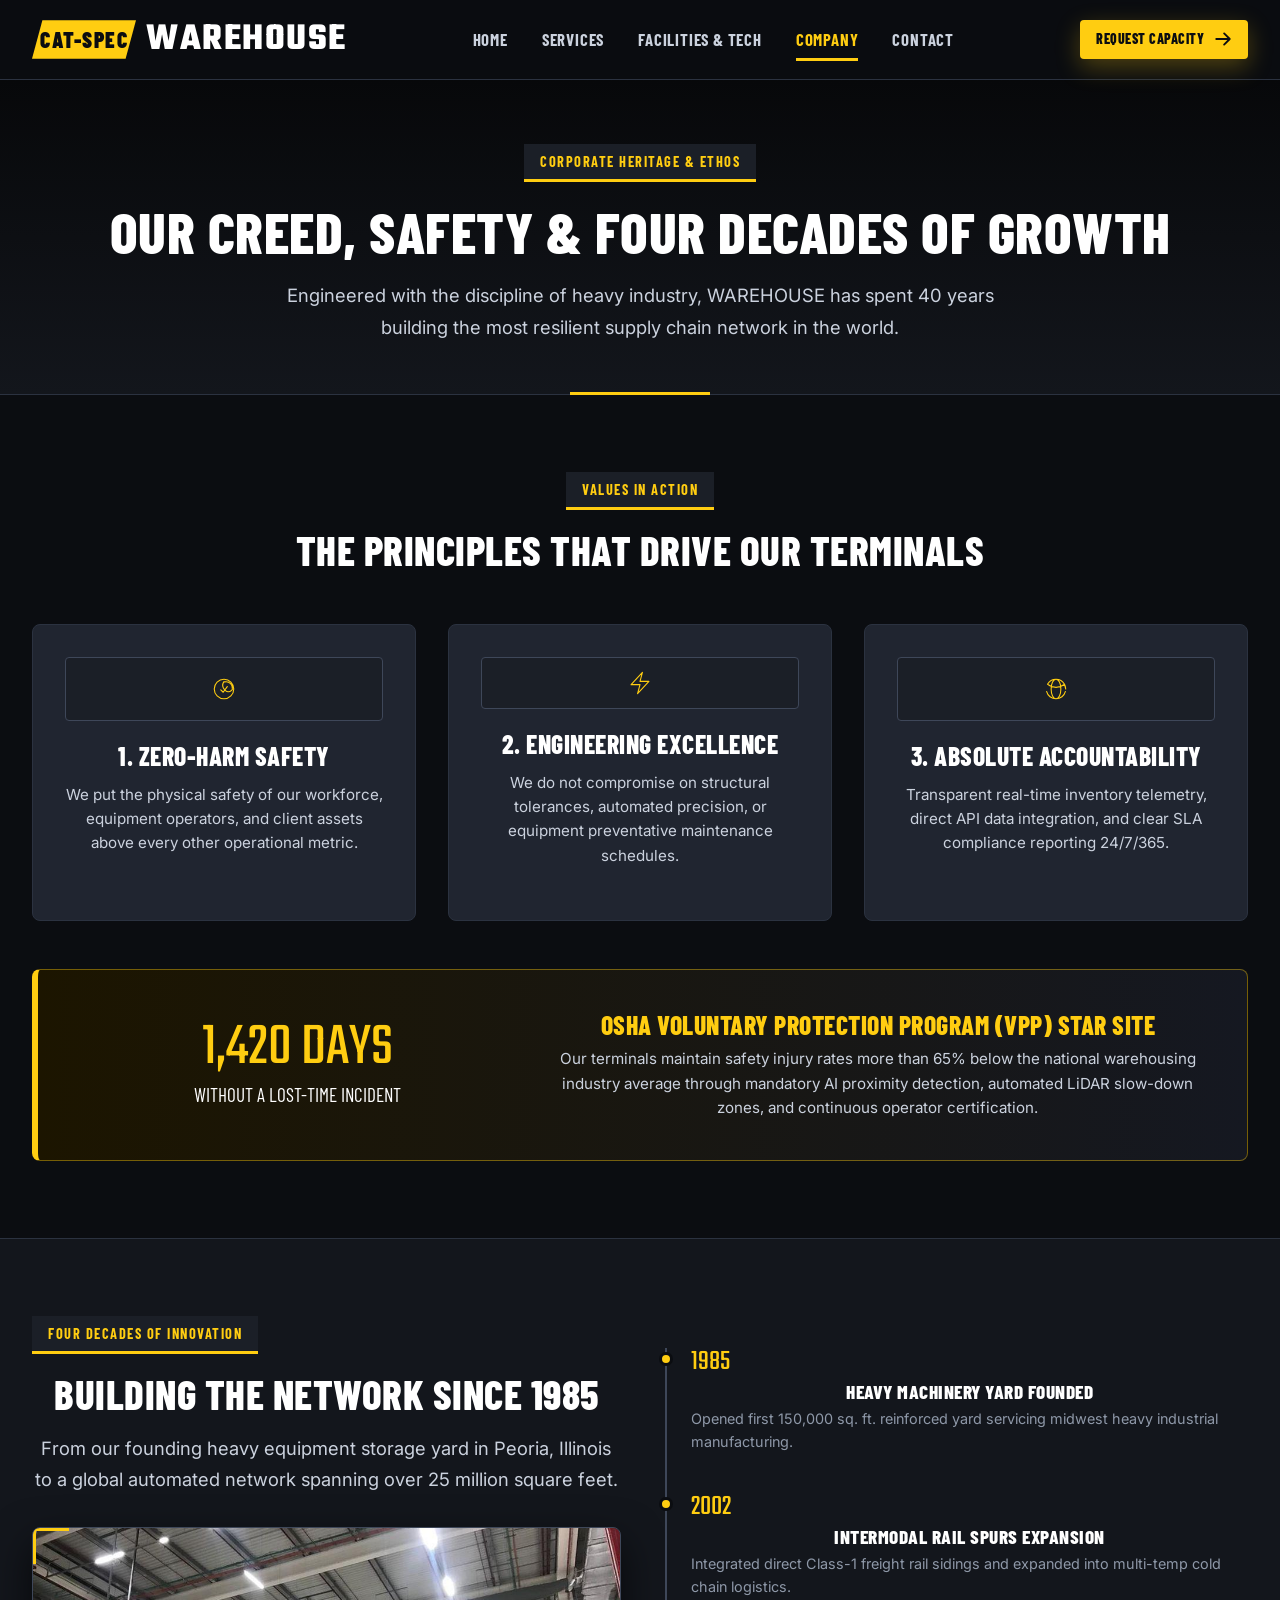
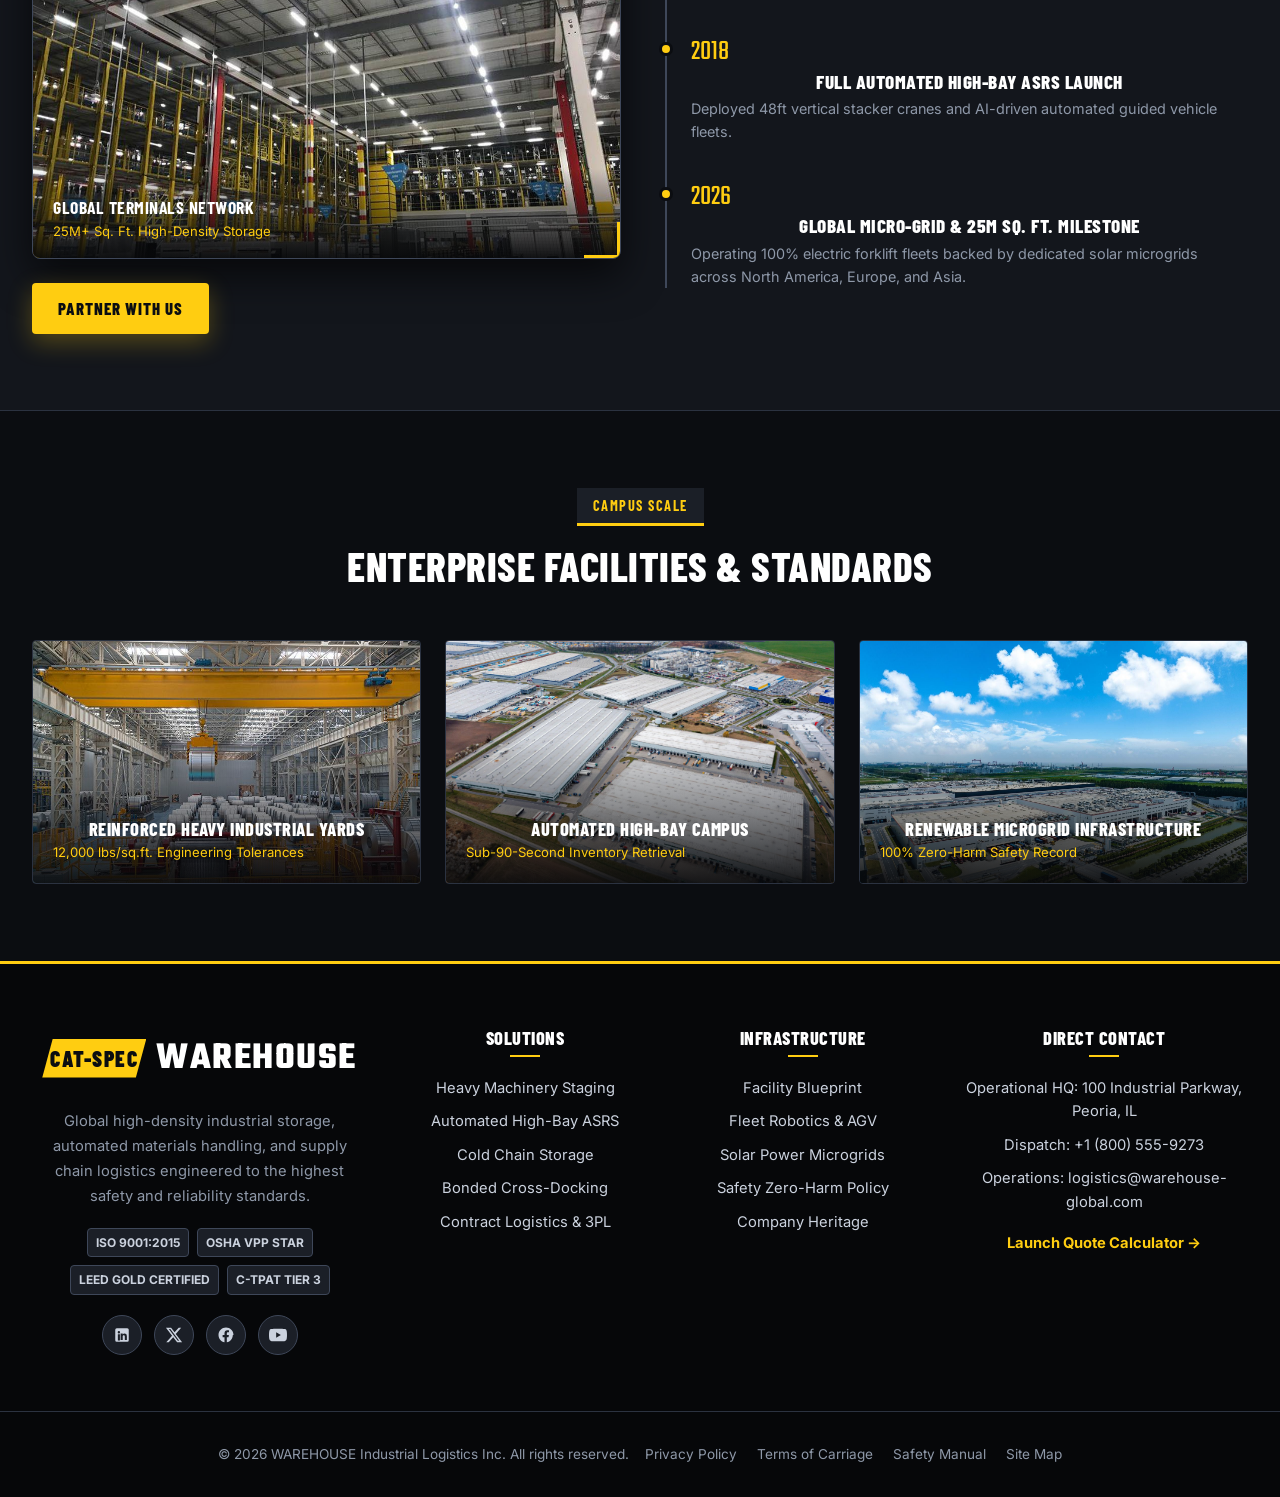
==== commit e8da47c8: "Fix navbar to top across all views, add interactive map and social icons to contact page and global " ====
--- a/about.html
+++ b/about.html
@@ -231,6 +231,20 @@
           <span class="cert-badge">LEED Gold Certified</span>
           <span class="cert-badge">C-TPAT Tier 3</span>
         </div>
+        <div class="social-links">
+          <a href="https://linkedin.com" target="_blank" rel="noopener" aria-label="LinkedIn" class="social-icon-btn">
+            <svg viewBox="0 0 24 24" fill="currentColor"><path d="M19 3a2 2 0 0 1 2 2v14a2 2 0 0 1-2 2H5a2 2 0 0 1-2-2V5a2 2 0 0 1 2-2h14m-.5 15.5v-5.3a3.26 3.26 0 0 0-3.26-3.26c-.85 0-1.84.52-2.28 1.3v-1.11h-2.79v8.37h2.79v-4.93c0-.77.62-1.4 1.39-1.4a1.4 1.4 0 0 1 1.4 1.4v4.93h2.75M6.46 10.9v8.37H9.25V10.9H6.46M7.86 6.74a1.6 1.6 0 1 0 0 3.2 1.6 1.6 0 0 0 0-3.2z"/></svg>
+          </a>
+          <a href="https://x.com" target="_blank" rel="noopener" aria-label="X / Twitter" class="social-icon-btn">
+            <svg viewBox="0 0 24 24" fill="currentColor"><path d="M18.244 2.25h3.308l-7.227 8.26 8.502 11.24H16.17l-5.214-6.817L4.99 21.75H1.68l7.73-8.835L1.254 2.25H8.08l4.713 6.231zm-1.161 17.52h1.833L7.084 4.126H5.117z"/></svg>
+          </a>
+          <a href="https://facebook.com" target="_blank" rel="noopener" aria-label="Facebook" class="social-icon-btn">
+            <svg viewBox="0 0 24 24" fill="currentColor"><path d="M22 12c0-5.52-4.48-10-10-10S2 6.48 2 12c0 4.84 3.44 8.87 8 9.8V15H7.5v-3H10V9.5C10 7.01 11.49 5.65 13.75 5.65c1.08 0 2.21.19 2.21.19v2.43h-1.25c-1.23 0-1.61.77-1.61 1.56V12h2.73l-.44 3h-2.29v6.8c4.56-.93 8-4.96 8-9.8z"/></svg>
+          </a>
+          <a href="https://youtube.com" target="_blank" rel="noopener" aria-label="YouTube" class="social-icon-btn">
+            <svg viewBox="0 0 24 24" fill="currentColor"><path d="M23.498 6.186a3.016 3.016 0 0 0-2.122-2.136C19.505 3.545 12 3.545 12 3.545s-7.505 0-9.377.505A3.017 3.017 0 0 0 .502 6.186C0 8.07 0 12 0 12s0 3.93.502 5.814a3.016 3.016 0 0 0 2.122 2.136c1.871.505 9.376.505 9.376.505s7.505 0 9.377-.505a3.015 3.015 0 0 0 2.122-2.136C24 15.93 24 12 24 12s0-3.93-.502-5.814zM9.545 15.568V8.432L15.818 12l-6.273 3.568z"/></svg>
+          </a>
+        </div>
       </div>
 
       <div class="footer-col">
--- a/css/style.css
+++ b/css/style.css
@@ -87,6 +87,11 @@
   background-color: var(--bg-primary);
   color: var(--text-secondary);
   -webkit-font-smoothing: antialiased;
+  padding-top: var(--header-height);
+}
+
+.top-bar {
+  display: none !important;
 }
 
 img, svg, video, picture, canvas {
@@ -333,11 +338,13 @@
 }
 
 .site-header {
-  position: sticky;
+  position: fixed;
   top: 0;
+  left: 0;
+  right: 0;
   z-index: 1000;
-  background-color: rgba(11, 13, 17, 0.95);
-  backdrop-filter: blur(12px);
+  background-color: rgba(11, 13, 17, 0.96);
+  backdrop-filter: blur(16px);
   border-bottom: 1px solid var(--border-subtle);
   height: var(--header-height);
   display: flex;
@@ -350,6 +357,41 @@
   align-items: center;
   justify-content: space-between;
   width: 100%;
+}
+
+/* Social Links & Icons */
+.social-links {
+  display: flex;
+  align-items: center;
+  justify-content: center;
+  gap: 12px;
+  margin-top: 1.25rem;
+}
+
+.social-icon-btn {
+  width: 40px;
+  height: 40px;
+  border-radius: 50%;
+  background-color: var(--bg-tertiary);
+  border: 1px solid var(--border-strong);
+  color: var(--text-secondary);
+  display: flex;
+  align-items: center;
+  justify-content: center;
+  transition: var(--transition);
+}
+
+.social-icon-btn svg {
+  width: 18px;
+  height: 18px;
+}
+
+.social-icon-btn:hover {
+  background-color: var(--cat-yellow);
+  color: var(--text-dark);
+  border-color: var(--cat-yellow);
+  transform: translateY(-3px);
+  box-shadow: var(--shadow-sm);
 }
 
 /* Brand Logo */
